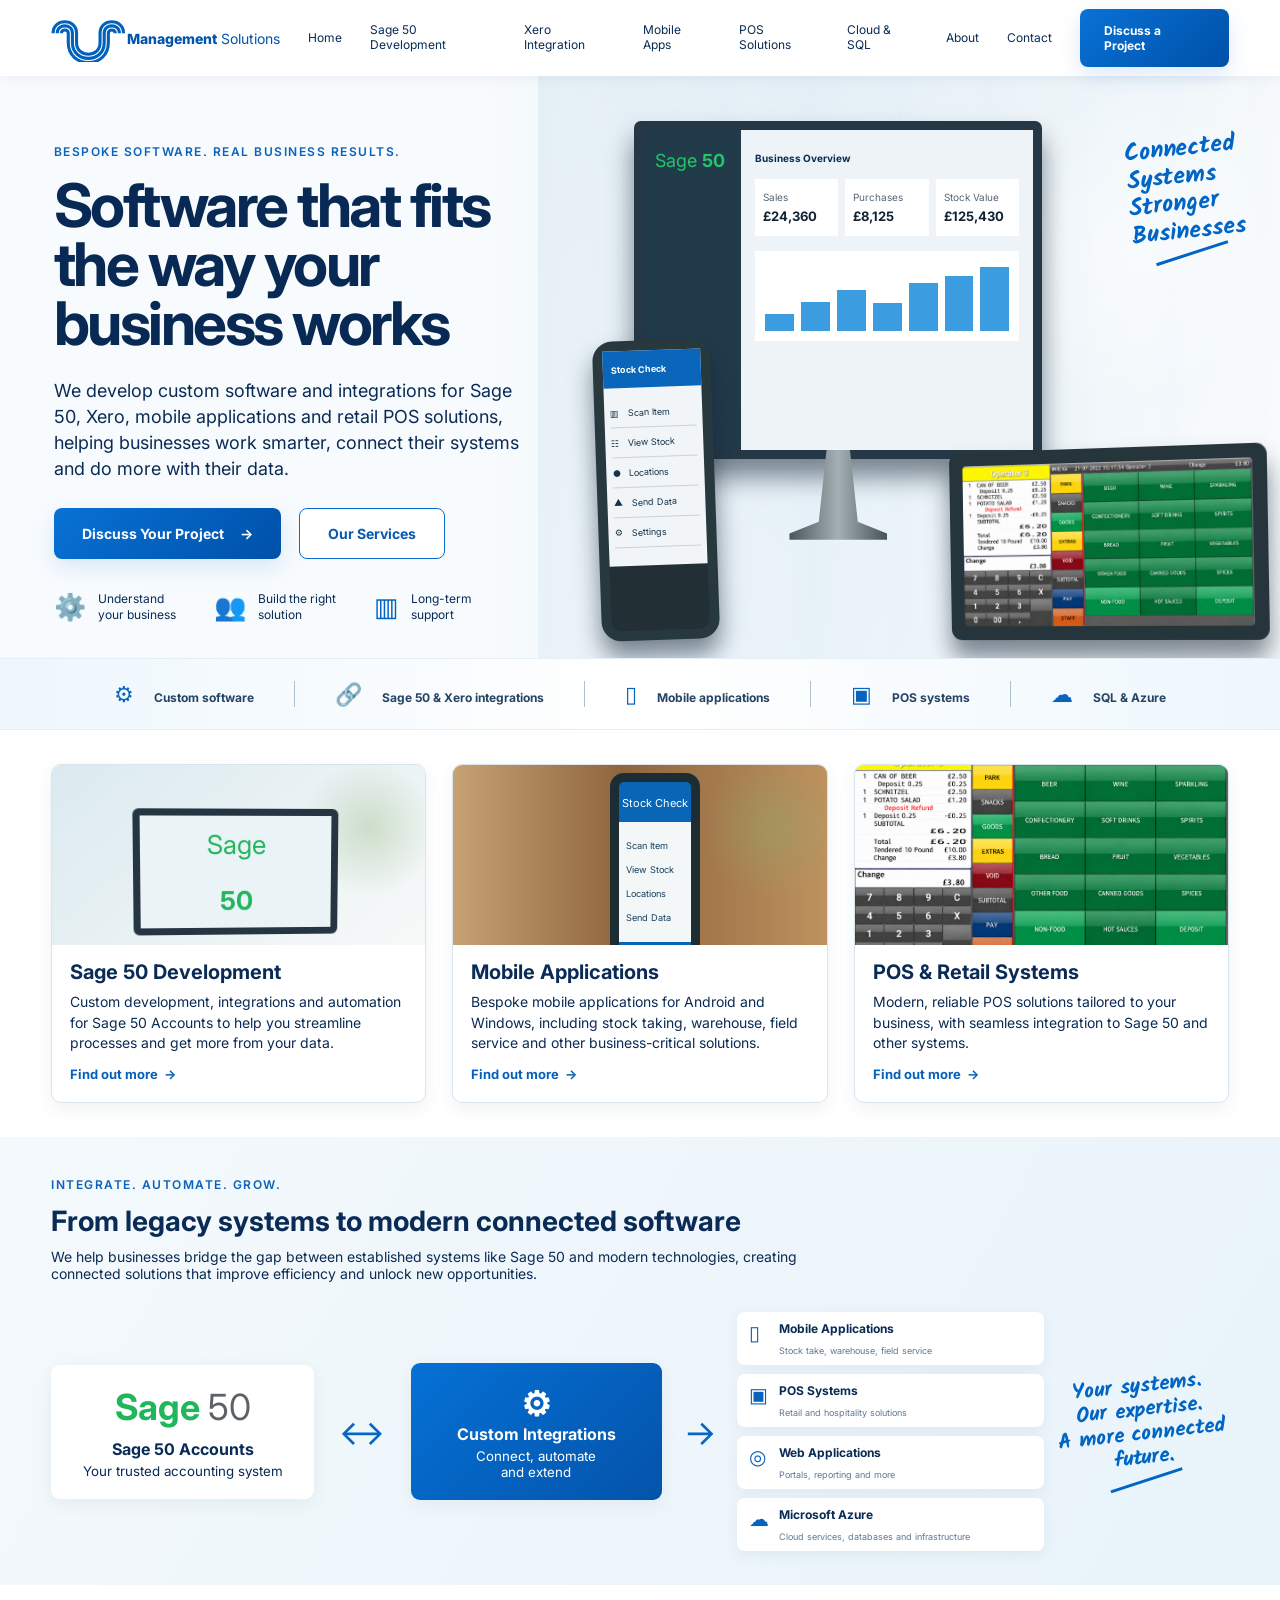
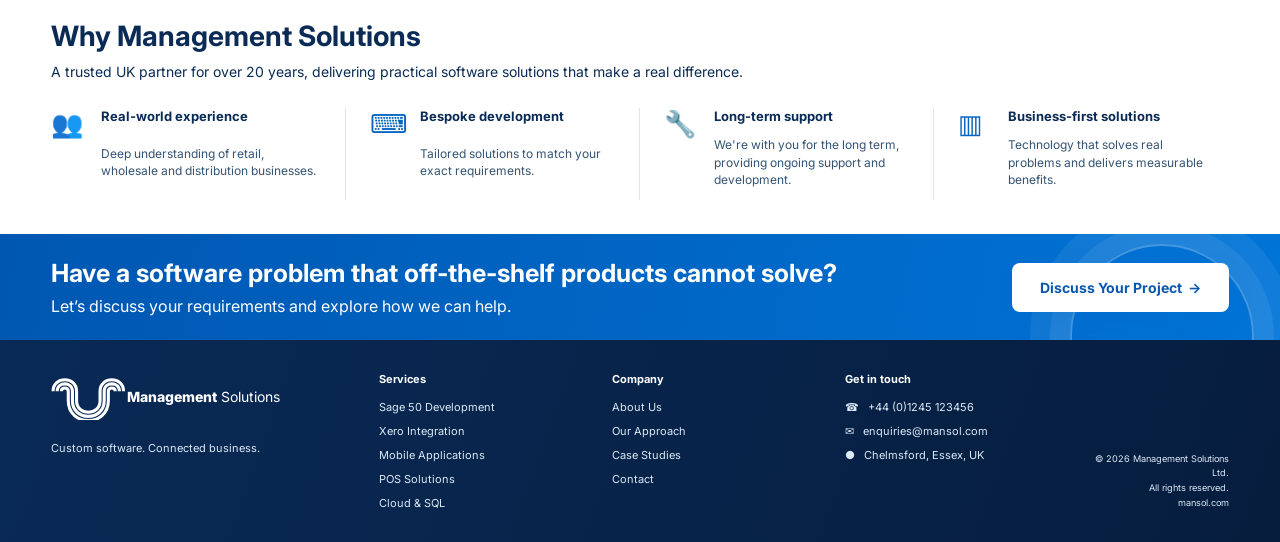
==== index.html @ 14717270 "Add files via upload" ====
<!doctype html>
<html lang="en">
<head>
  <meta charset="utf-8">
  <meta name="viewport" content="width=device-width,initial-scale=1">
  <meta name="description" content="Management Solutions builds connected Sage 50 integrations, mobile applications and retail POS software for UK businesses.">
  <title>Management Solutions | Connected business software</title>
  <link rel="preconnect" href="https://fonts.googleapis.com">
  <link rel="preconnect" href="https://fonts.gstatic.com" crossorigin>
  <link href="https://fonts.googleapis.com/css2?family=Inter:wght@400;500;600;700;800&family=Kalam:wght@400;700&display=swap" rel="stylesheet">
  <link rel="stylesheet" href="styles.css"><link rel="stylesheet" href="home-pos.css">
</head>
<body>
  <header class="site-header">
    <a class="brand" href="#top" aria-label="Management Solutions home">
      <svg class="brand-mark" viewBox="0 0 110 54" aria-hidden="true"><path d="M3 20c0-22 34-22 34 0v14c0 22 34 22 34 0V20c0-22 34-22 34 0"/><path d="M9 20c0-14 22-14 22 0v14c0 30 46 30 46 0V20c0-14 22-14 22 0"/><path d="M15 20c0-6 10-6 10 0v14c0 38 58 38 58 0V20c0-6 10-6 10 0"/></svg>
      <span><b>Management</b> Solutions</span>
    </a>
    <button class="menu-toggle" aria-expanded="false" aria-controls="main-nav"><span></span><span></span><span></span><span class="sr-only">Menu</span></button>
    <nav id="main-nav" class="main-nav" aria-label="Main navigation">
      <a class="active" href="index.html">Home</a><a href="sage-50-development.html">Sage 50 Development</a><a href="xero-integration.html">Xero Integration</a><a href="mobile-apps.html">Mobile Apps</a><a href="pos-solutions.html">POS Solutions</a><a href="cloud-sql.html">Cloud &amp; SQL</a><a href="about.html">About</a><a href="contact.html">Contact</a>
    </nav>
    <a class="button header-cta" href="discuss-project.html">Discuss a Project</a>
  </header>

  <main id="top">
    <section class="hero">
      <div class="hero-copy">
        <p class="eyebrow">Bespoke software. Real business results.</p>
        <h1>Software that fits<br>the way your<br>business works</h1>
        <p class="lead">We develop custom software and integrations for Sage 50, Xero, mobile applications and retail POS solutions, helping businesses work smarter, connect their systems and do more with their data.</p>
        <div class="actions"><a class="button" href="discuss-project.html">Discuss Your Project <span>→</span></a><a class="button button-outline" href="#services">Our Services</a></div>
        <div class="hero-points"><span>⚙️ <small>Understand<br>your business</small></span><span>👥 <small>Build the right<br>solution</small></span><span>▥ <small>Long-term<br>support</small></span></div>
      </div>
      <div class="hero-visual" aria-label="Connected software on desktop, mobile and retail devices">
        <div class="monitor"><div class="screen"><div class="sage">Sage <b>50</b></div><div class="dashboard"><b>Business Overview</b><div class="stats"><span>Sales<strong>£24,360</strong></span><span>Purchases<strong>£8,125</strong></span><span>Stock Value<strong>£125,430</strong></span></div><div class="chart"><i></i><i></i><i></i><i></i><i></i><i></i><i></i></div></div></div><div class="stand"></div></div>
        <div class="handheld"><div class="device-screen"><b>Stock Check</b><span>▥ &nbsp; Scan Item</span><span>☷ &nbsp; View Stock</span><span>● &nbsp; Locations</span><span>▲ &nbsp; Send Data</span><span>⚙ &nbsp; Settings</span></div></div>
        <div class="pos home-pos-terminal"><img src="pos-terminal-english-v3.png" alt="English-language POS terminal screen" width="1673" height="940"></div>
        <p class="scribble hero-note">Connected<br>Systems<br>Stronger<br>Businesses <i></i></p>
      </div>
    </section>

    <div class="service-strip"><span>⚙ <b>Custom software</b></span><span>🔗 <b>Sage 50 &amp; Xero integrations</b></span><span>▯ <b>Mobile applications</b></span><span>▣ <b>POS systems</b></span><span>☁ <b>SQL &amp; Azure</b></span></div>

    <section id="services" class="section services">
      <article><div class="card-art sage-art"><div class="laptop"><span>Sage <b>50</b></span></div></div><div class="card-copy"><h2>Sage 50 Development</h2><p>Custom development, integrations and automation for Sage 50 Accounts to help you streamline processes and get more from your data.</p><a href="sage-50-development.html">Find out more &nbsp;→</a></div></article>
      <article><div class="card-art mobile-art"><div class="mini-handheld">Stock Check<small>Scan Item<br>View Stock<br>Locations<br>Send Data</small></div></div><div class="card-copy"><h2>Mobile Applications</h2><p>Bespoke mobile applications for Android and Windows, including stock taking, warehouse, field service and other business-critical solutions.</p><a href="mobile-apps.html">Find out more &nbsp;→</a></div></article>
      <article><div class="card-art pos-art pos-photo"><img src="pos-terminal-english-v3.png" alt="English-language POS terminal interface" width="1673" height="940"></div><div class="card-copy"><h2>POS &amp; Retail Systems</h2><p>Modern, reliable POS solutions tailored to your business, with seamless integration to Sage 50 and other systems.</p><a href="pos-solutions.html">Find out more &nbsp;→</a></div></article>
    </section>

    <section id="integration" class="integration section">
      <p class="eyebrow">Integrate. Automate. Grow.</p><h2>From legacy systems to modern connected software</h2><p>We help businesses bridge the gap between established systems like Sage 50 and modern technologies, creating connected solutions that improve efficiency and unlock new opportunities.</p>
      <div class="integration-map">
        <div class="node sage-node"><strong>Sage <i>50</i></strong><b>Sage 50 Accounts</b><small>Your trusted accounting system</small></div>
        <div class="map-arrow">↔</div>
        <div class="node hub"><strong>⚙</strong><b>Custom Integrations</b><small>Connect, automate<br>and extend</small></div>
        <div class="map-arrow">→</div>
        <div class="outputs"><span>▯ <b>Mobile Applications</b><small>Stock take, warehouse, field service</small></span><span>▣ <b>POS Systems</b><small>Retail and hospitality solutions</small></span><span>◎ <b>Web Applications</b><small>Portals, reporting and more</small></span><span>☁ <b>Microsoft Azure</b><small>Cloud services, databases and infrastructure</small></span></div>
        <p class="scribble map-note">Your systems.<br>Our expertise.<br>A more connected<br>future. <i></i></p>
      </div>
    </section>

    <section id="about" class="section why"><h2>Why Management Solutions</h2><p>A trusted UK partner for over 20 years, delivering practical software solutions that make a real difference.</p><div class="why-grid"><div><i>👥</i><b>Real-world experience</b><p>Deep understanding of retail, wholesale and distribution businesses.</p></div><div><i>⌨</i><b>Bespoke development</b><p>Tailored solutions to match your exact requirements.</p></div><div><i>🔧</i><b>Long-term support</b><p>We're with you for the long term, providing ongoing support and development.</p></div><div><i>▥</i><b>Business-first solutions</b><p>Technology that solves real problems and delivers measurable benefits.</p></div></div></section>

    <section id="contact" class="cta"><div><h2>Have a software problem that off-the-shelf products cannot solve?</h2><p>Let’s discuss your requirements and explore how we can help.</p></div><a class="button button-white" href="discuss-project.html">Discuss Your Project &nbsp;→</a></section>
  </main>

  <footer><div><a class="brand footer-brand" href="index.html"><svg class="brand-mark" viewBox="0 0 110 54"><path d="M3 20c0-22 34-22 34 0v14c0 22 34 22 34 0V20c0-22 34-22 34 0"/><path d="M9 20c0-14 22-14 22 0v14c0 30 46 30 46 0V20c0-14 22-14 22 0"/><path d="M15 20c0-6 10-6 10 0v14c0 38 58 38 58 0V20c0-6 10-6 10 0"/></svg><span><b>Management</b> Solutions</span></a><p>Custom software. Connected business.</p></div><div><b>Services</b><a href="sage-50-development.html">Sage 50 Development</a><a href="xero-integration.html">Xero Integration</a><a href="mobile-apps.html">Mobile Applications</a><a href="pos-solutions.html">POS Solutions</a><a href="cloud-sql.html">Cloud &amp; SQL</a></div><div><b>Company</b><a href="about.html">About Us</a><a href="about.html#approach">Our Approach</a><a href="case-studies.html">Case Studies</a><a href="contact.html">Contact</a></div><div><b>Get in touch</b><span>☎ &nbsp; +44 (0)1245 123456</span><a href="mailto:enquiries@mansol.com">✉ &nbsp; enquiries@mansol.com</a><span>● &nbsp; Chelmsford, Essex, UK</span></div><small>© 2026 Management Solutions Ltd.<br>All rights reserved.<br>mansol.com</small></footer>
  <script src="script.js"></script>
</body>
</html>
---- styles.css ----
:root{--navy:#082751;--blue:#0064c8;--bright:#0073df;--pale:#eef7fd;--line:#c8d8e8;--text:#0a2b55;--white:#fff}*{box-sizing:border-box}html{scroll-behavior:smooth}body{margin:0;font-family:Inter,Arial,sans-serif;color:var(--text);background:#fff}a{color:inherit;text-decoration:none}.sr-only{position:absolute;clip:rect(0,0,0,0)}.site-header{height:76px;display:flex;align-items:center;padding:0 clamp(24px,4vw,58px);gap:28px;background:#fff;position:sticky;top:0;z-index:50;box-shadow:0 1px 14px #09275112}.brand{display:flex;align-items:center;white-space:nowrap;font-size:14px;color:#0354ad}.brand-mark{width:76px;height:48px;fill:none;stroke:#0062bd;stroke-width:4.5}.brand b{font-weight:800}.main-nav{margin-left:auto;display:flex;align-self:stretch;gap:28px;font-size:12px}.main-nav a{display:flex;align-items:center;border-bottom:2px solid transparent}.main-nav a:hover,.main-nav a.active{color:#0064c8;border-color:#0064c8}.button{display:inline-flex;align-items:center;justify-content:center;gap:16px;background:linear-gradient(135deg,#0872d6,#0050a8);color:white;padding:16px 28px;border-radius:8px;font-weight:700;font-size:14px;box-shadow:0 8px 22px #0064c822;transition:.2s}.button:hover{transform:translateY(-2px)}.header-cta{padding:14px 24px;font-size:12px}.menu-toggle{display:none;background:none;border:0;padding:8px}.menu-toggle span:not(.sr-only){display:block;width:27px;height:2px;background:var(--navy);margin:5px}.hero{min-height:560px;display:grid;grid-template-columns:42% 58%;background:linear-gradient(90deg,#f8fbfe 0,#f7fbfd 38%,#e9f4fb 65%,#fdfefe);overflow:hidden}.hero-copy{padding:56px 0 36px clamp(24px,4.2vw,62px);position:relative;z-index:2}.eyebrow{text-transform:uppercase;letter-spacing:1.5px;font-size:12px;font-weight:600;color:#0d62b9}.hero h1{font-size:clamp(44px,4.7vw,69px);line-height:.98;letter-spacing:-2.5px;margin:18px 0 24px;color:#092955}.lead{font-size:18px;line-height:1.45;max-width:590px}.actions{display:flex;gap:18px;margin:26px 0 32px}.button-outline{background:#fff;color:#0759b3;border:1px solid #096bd2;box-shadow:none}.hero-points{display:flex;gap:38px;color:#0062bd}.hero-points>span{display:flex;align-items:center;gap:12px;font-size:26px}.hero-points small{font-size:12px;line-height:1.3;color:var(--text)}.hero-visual{position:relative;min-height:560px;background:radial-gradient(circle at 80% 30%,#fff8,transparent 22%),linear-gradient(120deg,#d8e7ef88,#f8fbfd66);}.hero-visual:before{content:"";position:absolute;inset:0;background:repeating-linear-gradient(90deg,#c7deec20 0 5px,transparent 5px 90px);filter:blur(8px)}.monitor{position:absolute;width:55%;height:58%;top:45px;left:13%;background:#253644;border:9px solid #263846;border-radius:7px;box-shadow:0 18px 26px #1238}.monitor .screen{height:100%;background:#edf3f7;display:flex}.sage{width:25%;background:#213b4b;color:#23c766;font-size:18px;padding:20px 12px}.dashboard{padding:22px 14px;font-size:10px;flex:1}.stats{display:flex;gap:7px;margin:15px 0}.stats span{background:#fff;padding:12px 8px;flex:1;color:#567}.stats strong{display:block;color:#123;font-size:13px;margin-top:5px}.chart{height:90px;background:#fff;display:flex;align-items:end;gap:7px;padding:10px}.chart i{width:12%;background:#3b9de0;height:25%}.chart i:nth-child(2){height:42%}.chart i:nth-child(3){height:58%}.chart i:nth-child(4){height:40%}.chart i:nth-child(5){height:69%}.chart i:nth-child(6){height:78%}.chart i:nth-child(7){height:92%}.stand{width:25%;height:90px;background:linear-gradient(90deg,#48565c,#a5b0b4,#45535a);position:absolute;left:37.5%;top:100%;clip-path:polygon(38% 0,62% 0,70% 80%,100% 93%,100% 100%,0 100%,0 93%,30% 80%)}.handheld{position:absolute;width:118px;height:300px;bottom:18px;left:8%;background:#222f34;border:10px solid #27383e;border-radius:20px;transform:rotate(-2deg);box-shadow:0 16px 25px #1238}.device-screen{background:#f1f5f7;height:215px;color:#15334c;font-size:9px;padding:0 6px}.device-screen b{display:block;background:#0966ba;color:#fff;margin:0 -6px 10px;padding:13px 8px}.device-screen span{display:block;padding:9px 0;border-bottom:1px solid #c9d3da}.pos{position:absolute;width:290px;height:210px;right:2%;bottom:18px;background:#222e33;border:11px solid #26353b;border-radius:13px;transform:skewY(-1deg);box-shadow:0 18px 25px #1238}.pos-screen{background:#eaf0f2;height:100%;padding:12px}.tiles{display:grid;grid-template-columns:repeat(3,1fr);height:105px}.tiles b{display:grid;place-items:center;color:#fff;font-size:9px;background:#845c96;border:1px solid #fff6}.tiles b:nth-child(2){background:#277cb3}.tiles b:nth-child(3){background:#3b9b66}.tiles b:nth-child(4){background:#b36259}.tiles b:nth-child(5){background:#b2b5ae}.tiles b:nth-child(6){background:#6f777b}.pos-screen>strong{display:block;text-align:right;margin:10px}.pos-screen em{float:right;background:#48a96d;color:white;padding:8px 35px;font-style:normal}.scribble{font-family:Kalam,cursive;color:#0065c5;font-size:24px;font-weight:700;transform:rotate(-6deg);line-height:1.15}.scribble i{display:block;width:75px;border-bottom:3px solid;margin:7px auto;transform:rotate(-12deg)}.hero-note{position:absolute;right:5%;top:35px}.service-strip{display:flex;justify-content:center;gap:0;padding:22px 4%;background:linear-gradient(90deg,#eef7fd,#fff,#eef7fd);border-block:1px solid #e5eef5}.service-strip span{padding:0 40px;border-right:1px solid #aebfce;color:#0964bd;font-size:22px}.service-strip span:last-child{border:0}.service-strip b{font-size:12px;color:#254364;margin-left:14px}.section{padding:34px clamp(24px,4vw,58px)}.services{display:grid;grid-template-columns:repeat(3,1fr);gap:26px}.services article{border:1px solid #d9e4ec;border-radius:10px;overflow:hidden;box-shadow:0 6px 18px #0b396011;background:#fff}.card-art{height:180px;position:relative;overflow:hidden;background:linear-gradient(140deg,#dbeaf0,#f7f9f8)}.card-art:after{content:"";position:absolute;inset:0;background:radial-gradient(circle at 85% 35%,#8bb07255,transparent 20%)}.laptop{position:absolute;width:55%;height:70%;background:#263542;border:7px solid #263542;border-radius:6px;left:22%;top:24%;transform:perspective(500px) rotateX(-3deg) rotateY(3deg);z-index:2}.laptop span{display:grid;place-items:center;height:100%;background:#eaf3f6;color:#23b65d;font-size:26px}.mobile-art{background:linear-gradient(90deg,#c6a273,#8f653e 45%,#bd925e)}.mini-handheld{position:absolute;z-index:2;left:42%;top:8px;height:190px;width:90px;border:9px solid #1d2d34;border-radius:14px;background:#0965b5;color:#fff;text-align:center;padding-top:14px;font-size:11px}.mini-handheld small{display:block;text-align:left;background:#f3f7f8;color:#17405d;margin-top:12px;padding:12px 7px;line-height:2.6}.pos-art{background:linear-gradient(120deg,#d9e8ed,#b5c7cb)}.mini-pos{position:absolute;z-index:2;width:190px;height:125px;background:#26343a;border:8px solid #26343a;right:14%;top:26px;display:grid;grid-template-columns:repeat(3,1fr);transform:skewY(-4deg);color:#fff;font-size:9px}.mini-pos span{display:grid;place-items:center;background:#366f9d;border:1px solid #fff5}.mini-pos span:nth-child(4){background:#ad6357}.mini-pos b{display:grid;place-items:center;background:#4baa6b}.card-copy{padding:15px 18px 19px}.card-copy h2{font-size:20px;margin:0 0 8px}.card-copy p{font-size:14px;line-height:1.45;margin:0 0 10px}.card-copy a{font-weight:700;color:#0560bc;font-size:13px}.integration{background:linear-gradient(120deg,#f4f9fc,#e8f3fa);padding-top:28px}.integration>h2,.why>h2{font-size:28px;margin:10px 0}.integration>p:not(.eyebrow),.why>p{font-size:14px;margin:0;max-width:780px}.integration-map{display:grid;grid-template-columns:1.2fr .35fr 1.15fr .25fr 1.4fr .8fr;align-items:center;gap:10px;margin-top:30px}.node{background:#fff;border-radius:9px;padding:20px;text-align:center;box-shadow:0 5px 18px #16395510}.node strong,.node b,.node small{display:block}.sage-node strong{color:#20b65b;font-size:36px}.sage-node strong i{color:#5c6265;font-style:normal;font-weight:400}.sage-node b{margin-top:10px}.sage-node small,.node small{margin-top:4px}.hub{background:linear-gradient(135deg,#0571d5,#0453aa);color:white}.hub strong{font-size:34px}.map-arrow{font-size:35px;color:#0566c3;text-align:center}.outputs{display:grid;gap:9px}.outputs span{display:grid;grid-template-columns:30px 1fr;background:#fff;border-radius:8px;padding:9px 12px;box-shadow:0 4px 15px #16395510;color:#0963bd;font-size:20px}.outputs b,.outputs small{grid-column:2;display:block;color:var(--text);font-size:12px}.outputs small{font-size:9px;color:#607894}.map-note{text-align:center;font-size:21px}.why{padding-block:24px 34px}.why-grid{display:grid;grid-template-columns:repeat(4,1fr);margin-top:28px}.why-grid>div{display:grid;grid-template-columns:50px 1fr;padding:0 24px;border-right:1px solid #dce6ee}.why-grid>div:first-child{padding-left:0}.why-grid>div:last-child{border:0}.why-grid i{grid-row:1/3;font-style:normal;font-size:26px;color:#0665c0}.why-grid b{font-size:13px}.why-grid p{font-size:12px;line-height:1.45;color:#355474}.cta{background:linear-gradient(100deg,#0057b1,#0074d7);color:#fff;padding:24px clamp(24px,4vw,58px);display:flex;align-items:center;justify-content:space-between;position:relative;overflow:hidden}.cta:after{content:"";position:absolute;width:180px;height:180px;border:2px solid #fff4;border-radius:50%;right:2%;top:10px;box-shadow:0 0 0 20px #fff1,0 0 0 40px #fff1}.cta h2{font-size:25px;margin:0 0 8px}.cta p{margin:0}.button-white{background:#fff;color:#0958ae;position:relative;z-index:2}footer{background:linear-gradient(110deg,#092a56,#061d3e);color:#dce9f6;padding:32px clamp(24px,4vw,58px);display:grid;grid-template-columns:1.5fr repeat(3,1fr) .8fr;gap:45px;font-size:11px}footer>div{display:flex;flex-direction:column;gap:10px}footer>div>b{color:#fff;margin-bottom:4px}.footer-brand{color:#fff}.footer-brand .brand-mark{stroke:#fff}footer small{text-align:right;align-self:end;line-height:1.6}.menu-open{overflow:hidden}
@media(max-width:1050px){.main-nav{gap:14px}.main-nav a:nth-child(6){display:none}.hero{grid-template-columns:48% 52%}.hero h1{font-size:50px}.pos{width:235px}.hero-note{display:none}.service-strip span{padding-inline:22px}.integration-map{grid-template-columns:1fr .25fr 1fr .2fr 1.3fr}.map-note{display:none}footer{grid-template-columns:1.4fr repeat(3,1fr)}footer small{grid-column:1/-1}}
@media(max-width:760px){.site-header{height:66px;padding:0 18px}.brand-mark{width:61px}.brand{font-size:12px}.menu-toggle{display:block;margin-left:auto;z-index:61}.header-cta{display:none}.main-nav{display:none;position:fixed;inset:66px 0 0;background:#fff;padding:22px;flex-direction:column;align-items:stretch;gap:0;z-index:60}.main-nav.open{display:flex}.main-nav a{padding:17px 5px;border-bottom:1px solid #dde8f0;font-size:15px}.hero{display:flex;flex-direction:column;min-height:0}.hero-copy{padding:38px 22px 24px}.hero h1{font-size:43px;line-height:1.02;letter-spacing:-1.8px}.lead{font-size:16px}.actions{flex-direction:column;align-items:stretch}.hero-points{justify-content:space-between;gap:8px}.hero-points>span{font-size:20px;gap:5px}.hero-points small{font-size:9px}.hero-visual{min-height:390px;order:2}.monitor{width:76%;height:55%;left:12%;top:25px}.handheld{height:230px;width:91px;left:6%;bottom:7px;border-width:7px}.device-screen{height:164px;font-size:7px}.device-screen span{padding:6px 0}.pos{width:190px;height:145px;right:2%;bottom:8px;border-width:8px}.tiles{height:75px}.pos-screen{padding:7px}.pos-screen>strong{font-size:10px;margin:4px}.pos-screen em{padding:5px 20px;font-size:10px}.stand{height:60px}.service-strip{overflow-x:auto;justify-content:flex-start;padding:16px 10px}.service-strip span{min-width:max-content;padding:0 18px}.services{grid-template-columns:1fr;padding:24px 18px;gap:18px}.card-art{height:165px}.integration{padding:30px 20px}.integration-map{grid-template-columns:1fr;gap:14px}.map-arrow{transform:rotate(90deg)}.outputs{width:100%}.why{padding:28px 20px}.why-grid{grid-template-columns:1fr;gap:22px}.why-grid>div{border:0;padding:0}.cta{display:block;padding:28px 20px}.cta h2{font-size:22px;line-height:1.25}.cta .button{margin-top:20px;width:100%}footer{grid-template-columns:1fr 1fr;padding:30px 20px;gap:28px}footer>div:first-child{grid-column:1/-1}footer small{grid-column:1/-1;text-align:left}.scribble{display:none}}
@media(max-width:400px){.brand span{max-width:100px;white-space:normal;line-height:1.05}.hero h1{font-size:38px}.hero-visual{min-height:355px}.monitor{width:82%;left:9%}.pos{width:168px}.service-strip b{margin-left:7px}}
@media(prefers-reduced-motion:reduce){html{scroll-behavior:auto}.button{transition:none}}
.back-link{margin-left:auto;color:#075db7;font-weight:700;font-size:13px}.project-page{min-height:calc(100vh - 132px);display:grid;grid-template-columns:minmax(320px,.85fr) minmax(520px,1.15fr);gap:clamp(35px,6vw,90px);padding:58px clamp(24px,7vw,110px);background:linear-gradient(120deg,#eef7fd 0,#f9fcfe 45%,#e7f3fb 100%)}.project-intro{padding-top:38px}.project-intro h1{font-size:clamp(42px,5vw,68px);line-height:1;letter-spacing:-2px;margin:15px 0 24px}.project-intro>p:not(.eyebrow){font-size:17px;line-height:1.65;max-width:570px}.contact-highlights{display:grid;gap:17px;margin-top:36px}.contact-highlights span{display:grid;grid-template-columns:38px 1fr;gap:2px 12px}.contact-highlights span:before{content:'✓';grid-row:1/3;display:grid;place-items:center;width:30px;height:30px;border-radius:50%;background:#0870d3;color:#fff;font-weight:800}.contact-highlights b{font-size:14px}.contact-highlights small{font-size:12px;color:#496681}.form-panel{background:#fff;border:1px solid #d7e4ed;border-radius:14px;padding:clamp(24px,4vw,46px);box-shadow:0 20px 55px #103d6920}.form-panel h2{font-size:27px;margin:0 0 7px}.form-note{font-size:12px;color:#60768b;margin:0 0 25px}.form-grid{display:grid;grid-template-columns:1fr 1fr;gap:20px}.form-grid label,.human-check label{font-size:12px;font-weight:700}.form-grid input,.form-grid select,.form-grid textarea,.human-check input{display:block;width:100%;border:1px solid #b9cbda;border-radius:7px;background:#fbfdff;color:#0a2b55;padding:13px 14px;font:inherit;margin-top:7px;outline:none}.form-grid textarea{resize:vertical;min-height:145px;line-height:1.5}.form-grid input:focus,.form-grid select:focus,.form-grid textarea:focus,.human-check input:focus{border-color:#0870d3;box-shadow:0 0 0 3px #0870d31c}.form-grid .full{grid-column:1/-1;position:relative}.count{display:block;text-align:right;color:#72869a;font-weight:400;margin-top:5px}.bot-field{position:absolute!important;left:-10000px!important;width:1px!important;height:1px!important;opacity:0!important}.human-check{margin:24px 0 18px;border:1px solid #c7d8e5;border-radius:8px;padding:15px 18px 18px;background:#f4f9fd}.human-check legend{font-size:13px;font-weight:800;padding:0 7px}.human-check p{font-size:12px;margin:0 0 10px}.human-check input{width:110px;background:#fff}.consent{display:flex;gap:10px;align-items:flex-start;font-size:12px;line-height:1.45}.consent input{margin-top:2px}.submit-button{border:0;cursor:pointer;margin-top:20px}.form-message{display:none;border-radius:7px;padding:12px 14px;margin-top:18px;font-size:13px}.form-message.error{display:block;background:#fff0f0;color:#a21f28;border:1px solid #eabfc2}.form-message.success{display:block;background:#ecf9f0;color:#176536;border:1px solid #bde2c8}.project-footer{min-height:56px;padding:17px clamp(24px,7vw,110px);display:flex;justify-content:space-between;align-items:center}.project-footer a{color:#fff}@media(max-width:850px){.project-page{grid-template-columns:1fr;padding:35px 22px}.project-intro{padding-top:0}.form-panel{padding:25px 20px}.back-link{font-size:0}.back-link:after{content:'← Home';font-size:13px}.project-footer{display:flex;flex-direction:column;align-items:flex-start;gap:8px}}@media(max-width:560px){.form-grid{grid-template-columns:1fr}.form-grid .full{grid-column:auto}.project-intro h1{font-size:42px}.project-page{gap:28px}.submit-button{width:100%}}
---- home-pos.css ----
.hero-visual .pos.home-pos-terminal {
  width: 320px;
  height: auto;
  padding: 7px;
  border: 7px solid #26353b;
  border-radius: 11px;
  background: #26353b;
  transform: perspective(700px) rotateY(-7deg) rotateZ(-1deg);
  overflow: hidden;
}
.home-pos-terminal img {
  display: block;
  width: 100%;
  height: auto;
  border-radius: 4px;
}
.pos-art.pos-photo {
  background: #24333a;
}
.pos-art.pos-photo::after {
  display: none;
}
.pos-art.pos-photo img {
  width: 100%;
  height: 100%;
  object-fit: cover;
  object-position: center;
}
@media(max-width:1050px){.hero-visual .pos.home-pos-terminal{width:255px}}
@media(max-width:760px){.hero-visual .pos.home-pos-terminal{width:205px;height:auto;padding:4px;border-width:5px}}
@media(max-width:400px){.hero-visual .pos.home-pos-terminal{width:180px}}
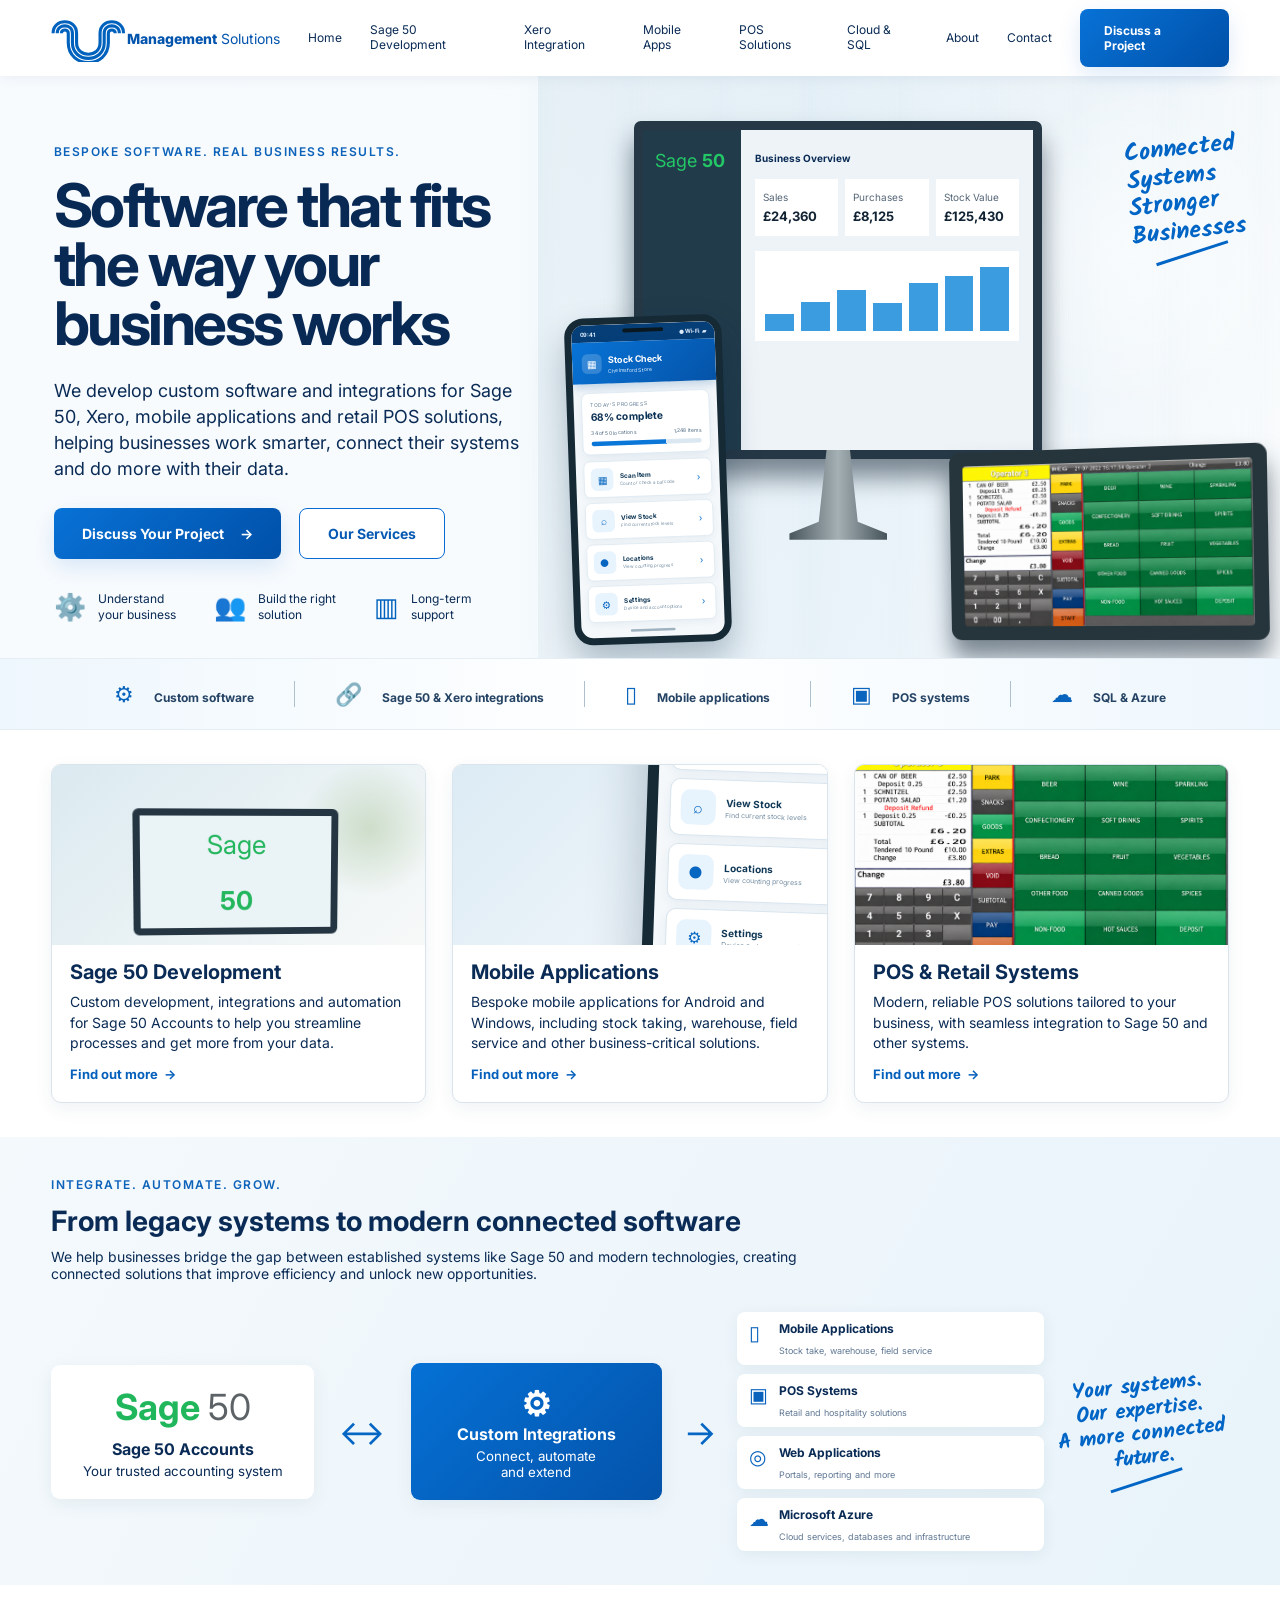
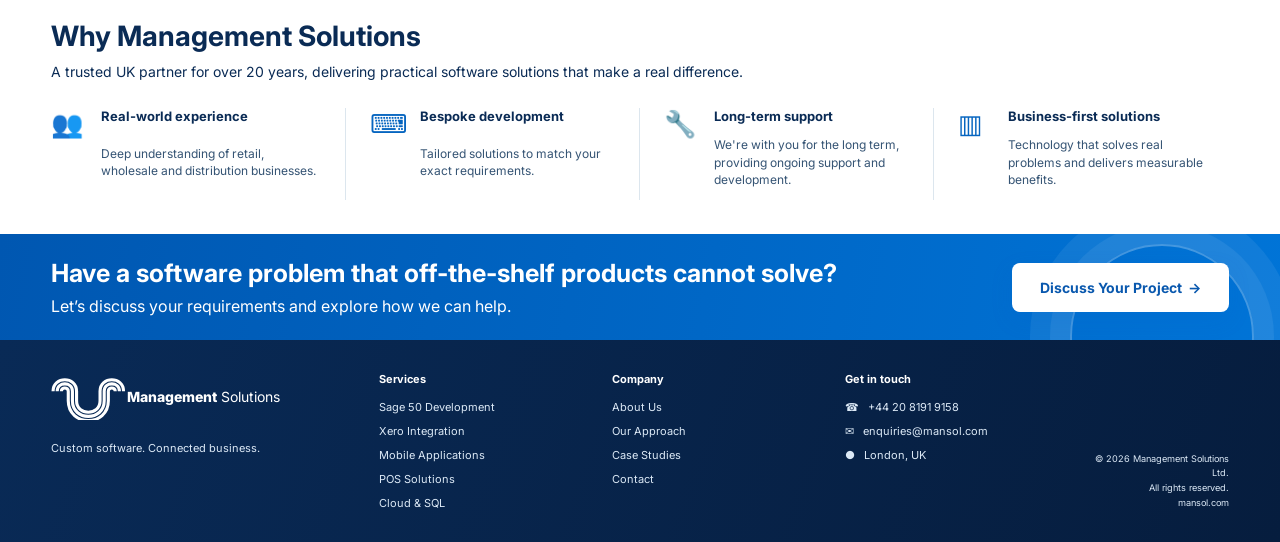
==== commit daea5a45: "Add files via upload" ====
--- a/index.html
+++ b/index.html
@@ -8,7 +8,7 @@
   <link rel="preconnect" href="https://fonts.googleapis.com">
   <link rel="preconnect" href="https://fonts.gstatic.com" crossorigin>
   <link href="https://fonts.googleapis.com/css2?family=Inter:wght@400;500;600;700;800&family=Kalam:wght@400;700&display=swap" rel="stylesheet">
-  <link rel="stylesheet" href="styles.css"><link rel="stylesheet" href="home-pos.css">
+  <link rel="stylesheet" href="styles.css"><link rel="stylesheet" href="home-pos.css"><link rel="stylesheet" href="mobile-screen.css"><link rel="stylesheet" href="home-mobile.css">
 </head>
 <body>
   <header class="site-header">
@@ -34,7 +34,7 @@
       </div>
       <div class="hero-visual" aria-label="Connected software on desktop, mobile and retail devices">
         <div class="monitor"><div class="screen"><div class="sage">Sage <b>50</b></div><div class="dashboard"><b>Business Overview</b><div class="stats"><span>Sales<strong>£24,360</strong></span><span>Purchases<strong>£8,125</strong></span><span>Stock Value<strong>£125,430</strong></span></div><div class="chart"><i></i><i></i><i></i><i></i><i></i><i></i><i></i></div></div></div><div class="stand"></div></div>
-        <div class="handheld"><div class="device-screen"><b>Stock Check</b><span>▥ &nbsp; Scan Item</span><span>☷ &nbsp; View Stock</span><span>● &nbsp; Locations</span><span>▲ &nbsp; Send Data</span><span>⚙ &nbsp; Settings</span></div></div>
+        <div class="phone-symbol mobile-preview home-mobile-device" aria-label="Stock Check mobile application"><div class="mobile-status"><span>09:41</span><span>● Wi-Fi&nbsp; ▰</span></div><div class="mobile-appbar"><i>▦</i><div><strong>Stock Check</strong><small>Chelmsford Store</small></div></div><div class="mobile-summary"><small>Today’s progress</small><b>68% complete</b><div class="mobile-progress"><span>34 of 50 locations</span><span>1,248 items</span><i></i></div></div><div class="mobile-actions"><div class="mobile-action"><i>▦</i><div><strong>Scan Item</strong><small>Count or check a barcode</small></div><em>›</em></div><div class="mobile-action"><i>⌕</i><div><strong>View Stock</strong><small>Find current stock levels</small></div><em>›</em></div><div class="mobile-action"><i>●</i><div><strong>Locations</strong><small>View counting progress</small></div><em>›</em></div><div class="mobile-action"><i>⚙</i><div><strong>Settings</strong><small>Device and account options</small></div><em>›</em></div></div><div class="mobile-homebar"></div></div>
         <div class="pos home-pos-terminal"><img src="pos-terminal-english-v3.png" alt="English-language POS terminal screen" width="1673" height="940"></div>
         <p class="scribble hero-note">Connected<br>Systems<br>Stronger<br>Businesses <i></i></p>
       </div>
@@ -44,7 +44,7 @@
 
     <section id="services" class="section services">
       <article><div class="card-art sage-art"><div class="laptop"><span>Sage <b>50</b></span></div></div><div class="card-copy"><h2>Sage 50 Development</h2><p>Custom development, integrations and automation for Sage 50 Accounts to help you streamline processes and get more from your data.</p><a href="sage-50-development.html">Find out more &nbsp;→</a></div></article>
-      <article><div class="card-art mobile-art"><div class="mini-handheld">Stock Check<small>Scan Item<br>View Stock<br>Locations<br>Send Data</small></div></div><div class="card-copy"><h2>Mobile Applications</h2><p>Bespoke mobile applications for Android and Windows, including stock taking, warehouse, field service and other business-critical solutions.</p><a href="mobile-apps.html">Find out more &nbsp;→</a></div></article>
+      <article><div class="card-art mobile-art stock-preview-art"><div class="phone-symbol mobile-preview card-mobile-device" aria-label="Stock Check mobile application preview"><div class="mobile-status"><span>09:41</span><span>● Wi-Fi&nbsp; ▰</span></div><div class="mobile-appbar"><i>▦</i><div><strong>Stock Check</strong><small>Chelmsford Store</small></div></div><div class="mobile-summary"><small>Today’s progress</small><b>68% complete</b><div class="mobile-progress"><span>34 of 50 locations</span><span>1,248 items</span><i></i></div></div><div class="mobile-actions"><div class="mobile-action"><i>▦</i><div><strong>Scan Item</strong><small>Count or check a barcode</small></div><em>›</em></div><div class="mobile-action"><i>⌕</i><div><strong>View Stock</strong><small>Find current stock levels</small></div><em>›</em></div><div class="mobile-action"><i>●</i><div><strong>Locations</strong><small>View counting progress</small></div><em>›</em></div><div class="mobile-action"><i>⚙</i><div><strong>Settings</strong><small>Device and account options</small></div><em>›</em></div></div><div class="mobile-homebar"></div></div></div><div class="card-copy"><h2>Mobile Applications</h2><p>Bespoke mobile applications for Android and Windows, including stock taking, warehouse, field service and other business-critical solutions.</p><a href="mobile-apps.html">Find out more &nbsp;→</a></div></article>
       <article><div class="card-art pos-art pos-photo"><img src="pos-terminal-english-v3.png" alt="English-language POS terminal interface" width="1673" height="940"></div><div class="card-copy"><h2>POS &amp; Retail Systems</h2><p>Modern, reliable POS solutions tailored to your business, with seamless integration to Sage 50 and other systems.</p><a href="pos-solutions.html">Find out more &nbsp;→</a></div></article>
     </section>
 
@@ -65,7 +65,7 @@
     <section id="contact" class="cta"><div><h2>Have a software problem that off-the-shelf products cannot solve?</h2><p>Let’s discuss your requirements and explore how we can help.</p></div><a class="button button-white" href="discuss-project.html">Discuss Your Project &nbsp;→</a></section>
   </main>
 
-  <footer><div><a class="brand footer-brand" href="index.html"><svg class="brand-mark" viewBox="0 0 110 54"><path d="M3 20c0-22 34-22 34 0v14c0 22 34 22 34 0V20c0-22 34-22 34 0"/><path d="M9 20c0-14 22-14 22 0v14c0 30 46 30 46 0V20c0-14 22-14 22 0"/><path d="M15 20c0-6 10-6 10 0v14c0 38 58 38 58 0V20c0-6 10-6 10 0"/></svg><span><b>Management</b> Solutions</span></a><p>Custom software. Connected business.</p></div><div><b>Services</b><a href="sage-50-development.html">Sage 50 Development</a><a href="xero-integration.html">Xero Integration</a><a href="mobile-apps.html">Mobile Applications</a><a href="pos-solutions.html">POS Solutions</a><a href="cloud-sql.html">Cloud &amp; SQL</a></div><div><b>Company</b><a href="about.html">About Us</a><a href="about.html#approach">Our Approach</a><a href="case-studies.html">Case Studies</a><a href="contact.html">Contact</a></div><div><b>Get in touch</b><span>☎ &nbsp; +44 (0)1245 123456</span><a href="mailto:enquiries@mansol.com">✉ &nbsp; enquiries@mansol.com</a><span>● &nbsp; Chelmsford, Essex, UK</span></div><small>© 2026 Management Solutions Ltd.<br>All rights reserved.<br>mansol.com</small></footer>
+  <footer><div><a class="brand footer-brand" href="index.html"><svg class="brand-mark" viewBox="0 0 110 54"><path d="M3 20c0-22 34-22 34 0v14c0 22 34 22 34 0V20c0-22 34-22 34 0"/><path d="M9 20c0-14 22-14 22 0v14c0 30 46 30 46 0V20c0-14 22-14 22 0"/><path d="M15 20c0-6 10-6 10 0v14c0 38 58 38 58 0V20c0-6 10-6 10 0"/></svg><span><b>Management</b> Solutions</span></a><p>Custom software. Connected business.</p></div><div><b>Services</b><a href="sage-50-development.html">Sage 50 Development</a><a href="xero-integration.html">Xero Integration</a><a href="mobile-apps.html">Mobile Applications</a><a href="pos-solutions.html">POS Solutions</a><a href="cloud-sql.html">Cloud &amp; SQL</a></div><div><b>Company</b><a href="about.html">About Us</a><a href="about.html#approach">Our Approach</a><a href="case-studies.html">Case Studies</a><a href="contact.html">Contact</a></div><div><b>Get in touch</b><span>☎ &nbsp; +44 20 8191 9158</span><a href="mailto:enquiries@mansol.com">✉ &nbsp; enquiries@mansol.com</a><span>● &nbsp; London, UK</span></div><small>© 2026 Management Solutions Ltd.<br>All rights reserved.<br>mansol.com</small></footer>
   <script src="script.js"></script>
 </body>
 </html>
--- a/mobile-screen.css
+++ b/mobile-screen.css
@@ -0,0 +1,89 @@
+.phone-symbol.mobile-preview {
+  position: relative;
+  width: 246px;
+  min-height: 470px;
+  padding: 0;
+  border: 11px solid #152a35;
+  border-radius: 30px;
+  background: #f4f8fb;
+  box-shadow: 0 28px 55px rgba(4, 35, 66, .28);
+  color: #123653;
+  transform: rotate(2deg);
+  overflow: hidden;
+}
+.mobile-preview::before {
+  content: "";
+  position: absolute;
+  top: 7px;
+  left: 50%;
+  width: 64px;
+  height: 6px;
+  border-radius: 8px;
+  background: #091820;
+  transform: translateX(-50%);
+  z-index: 3;
+}
+.mobile-status {
+  width: 100%;
+  display: flex;
+  justify-content: space-between;
+  padding: 9px 13px 7px;
+  background: #063e77;
+  color: #dcebfa;
+  font-size: 9px;
+  font-weight: 700;
+}
+.mobile-appbar {
+  width: 100%;
+  display: flex;
+  align-items: center;
+  gap: 10px;
+  padding: 17px 15px 15px;
+  background: linear-gradient(135deg, #0874d7, #0553a8);
+  color: #fff;
+  box-shadow: 0 6px 15px rgba(0, 76, 150, .22);
+}
+.mobile-appbar i {
+  display: grid;
+  place-items: center;
+  width: 31px;
+  height: 31px;
+  border-radius: 9px;
+  background: rgba(255,255,255,.18);
+  font-style: normal;
+  font-size: 16px;
+}
+.mobile-appbar strong {font-size: 14px;line-height: 1.1}
+.mobile-appbar small {display: block;margin: 3px 0 0;color: #dceeff;font-size: 8px}
+.mobile-summary {
+  width: calc(100% - 24px);
+  margin: 14px 12px 10px;
+  padding: 13px;
+  border: 1px solid #d5e4ef;
+  border-radius: 11px;
+  background: #fff;
+  box-shadow: 0 7px 18px rgba(17, 65, 103, .08);
+}
+.mobile-summary>small {display:block;margin:0;color:#668099;font-size:8px;text-transform:uppercase;letter-spacing:.7px}
+.mobile-summary>b {display:block;margin:4px 0 10px;color:#0b3154;font-size:16px}
+.mobile-progress {display:grid;grid-template-columns:1fr auto;align-items:center;gap:8px;font-size:8px;color:#4f6c85}
+.mobile-progress i {display:block;height:7px;border-radius:5px;background:linear-gradient(90deg,#0a76d8 68%,#dbe8f1 68%);grid-column:1/-1}
+.mobile-actions {width:100%;display:grid;gap:8px;padding:0 12px 12px}
+.mobile-action {
+  width: 100%;
+  display: grid;
+  grid-template-columns: 35px 1fr 12px;
+  align-items: center;
+  gap: 10px;
+  padding: 10px;
+  border: 1px solid #d9e5ee;
+  border-radius: 10px;
+  background: #fff;
+  box-shadow: 0 4px 12px rgba(17, 65, 103, .06);
+}
+.mobile-action i {display:grid;place-items:center;width:35px;height:35px;border-radius:9px;background:#e7f3fd;color:#0767c0;font-style:normal;font-size:16px}
+.mobile-action strong {display:block;color:#113957;font-size:10px}
+.mobile-action small {display:block;margin:2px 0 0;color:#7890a4;font-size:7px}
+.mobile-action em {color:#0b70ce;font-style:normal;font-size:14px}
+.mobile-homebar {width:70px;height:4px;margin:0 auto 8px;border-radius:5px;background:#9fb2bf}
+@media(max-width:620px){.phone-symbol.mobile-preview{width:224px;min-height:430px}.mobile-action{padding:8px}.mobile-summary{margin-top:11px}}
--- a/home-mobile.css
+++ b/home-mobile.css
@@ -0,0 +1,32 @@
+.hero-visual .home-mobile-device {
+  position: absolute;
+  left: 5%;
+  bottom: 12px;
+  z-index: 4;
+  transform: scale(.64) rotate(-2deg);
+  transform-origin: left bottom;
+}
+.mobile-art.stock-preview-art {
+  background: linear-gradient(135deg,#dcebf4,#f5f9fc);
+}
+.mobile-art.stock-preview-art::after {
+  display: none;
+}
+.card-mobile-device {
+  position: absolute;
+  left: 50%;
+  bottom: -58px;
+  z-index: 3;
+  transform: translateX(-50%) scale(.52);
+  transform-origin: center bottom;
+}
+.home-mobile-device.phone-symbol.mobile-preview,
+.card-mobile-device.phone-symbol.mobile-preview {
+  margin: 0;
+}
+.card-mobile-device.phone-symbol.mobile-preview {
+  position: absolute;
+}
+@media(max-width:1050px){.hero-visual .home-mobile-device{left:2%;transform:scale(.57) rotate(-2deg)}}
+@media(max-width:760px){.hero-visual .home-mobile-device{left:3%;bottom:4px;transform:scale(.46) rotate(-2deg)}.card-mobile-device{bottom:-70px;transform:translateX(-50%) scale(.48)}}
+@media(max-width:400px){.hero-visual .home-mobile-device{transform:scale(.42) rotate(-2deg)}}
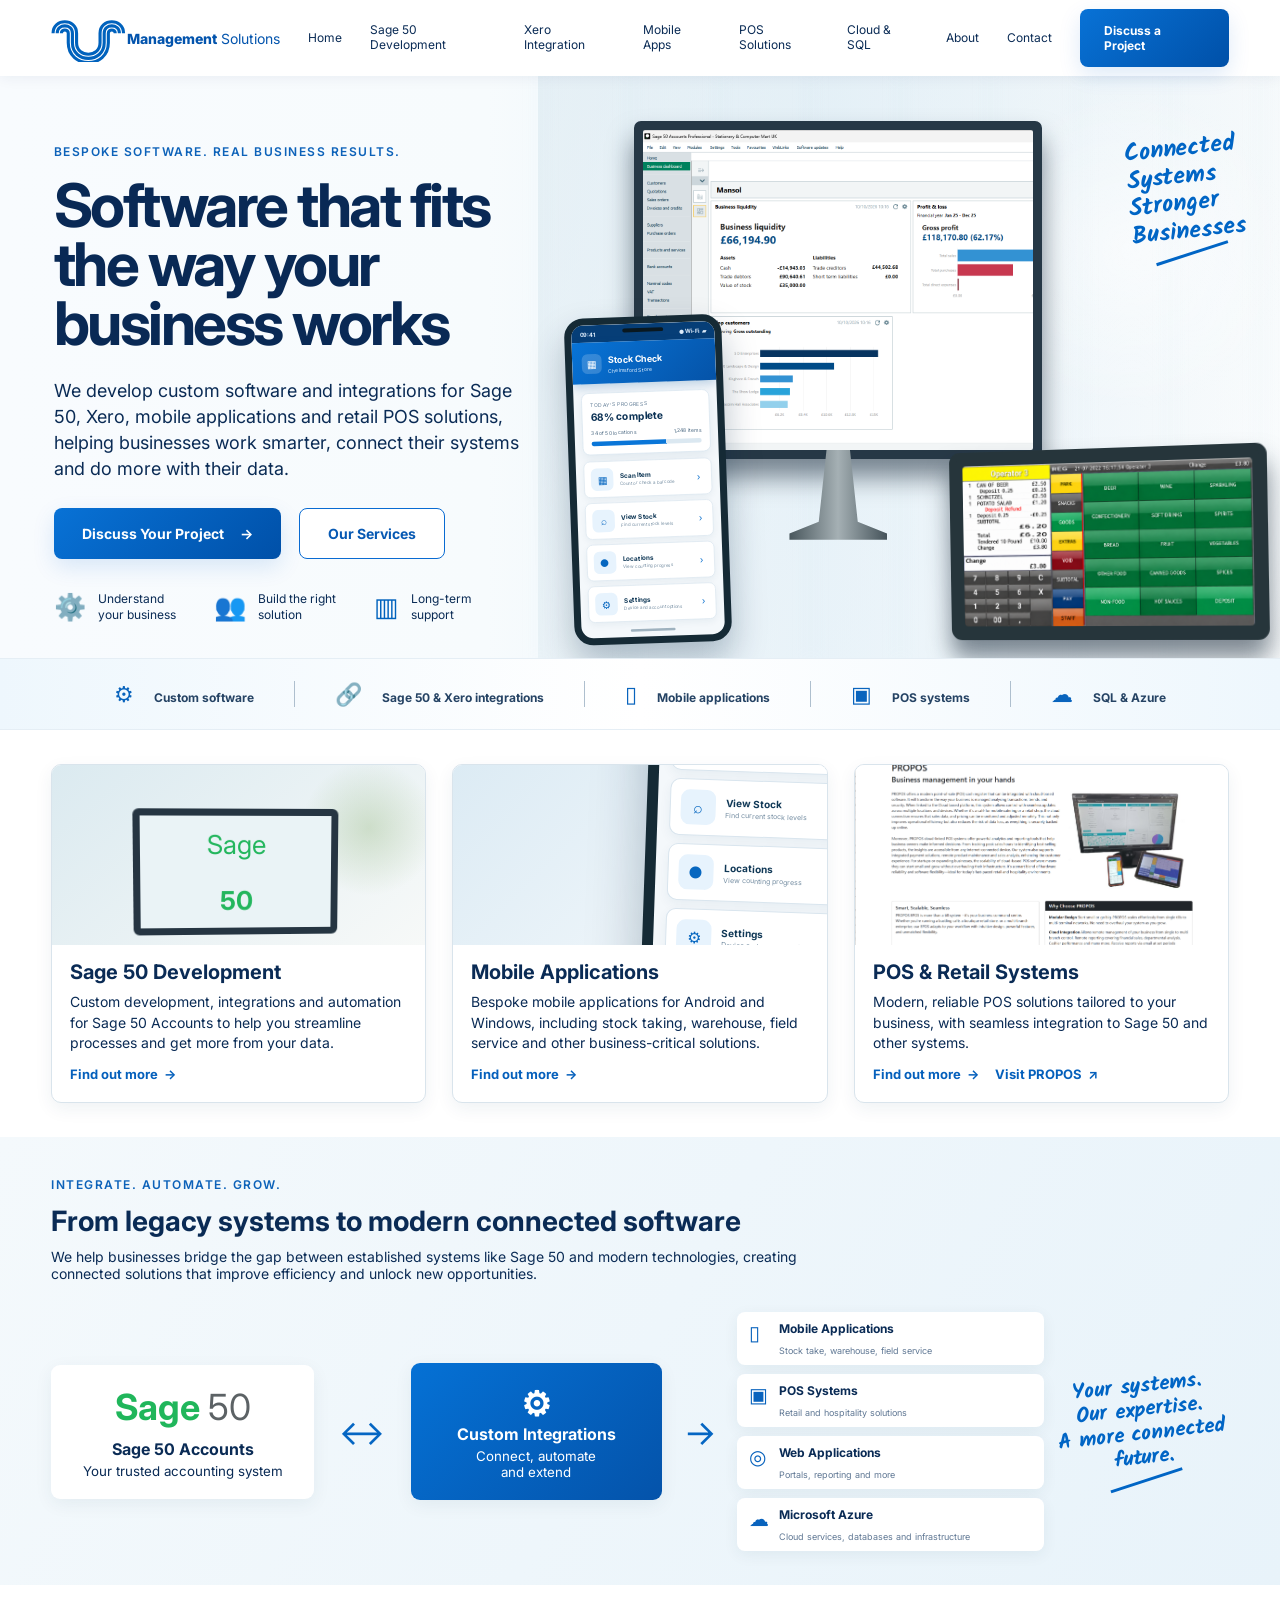
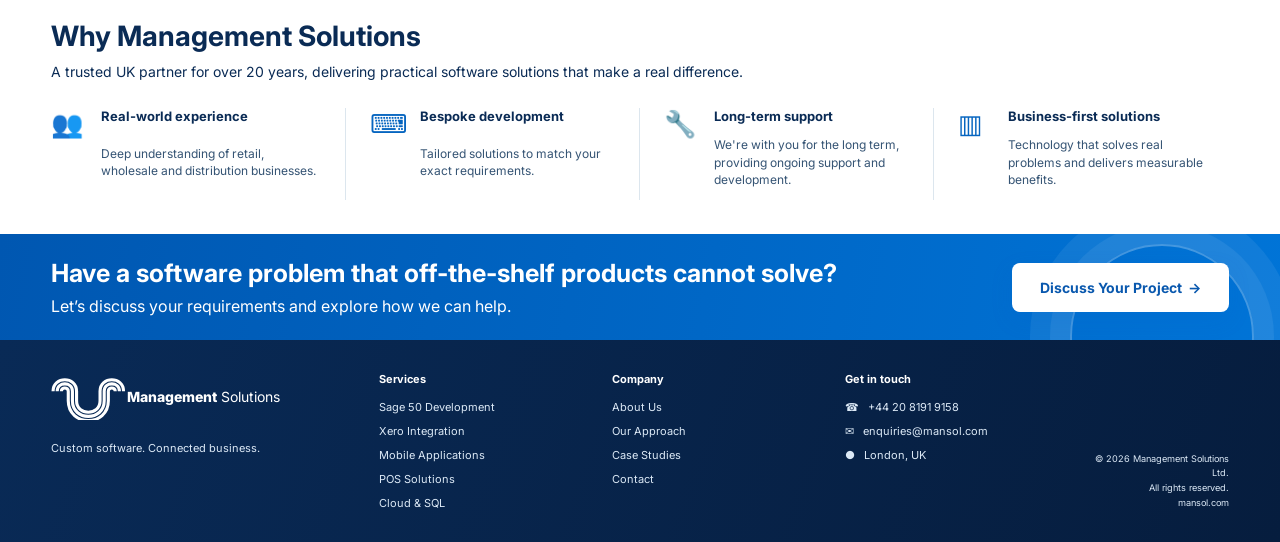
==== commit c92a80c6: "Add files via upload" ====
--- a/index.html
+++ b/index.html
@@ -33,7 +33,7 @@
         <div class="hero-points"><span>⚙️ <small>Understand<br>your business</small></span><span>👥 <small>Build the right<br>solution</small></span><span>▥ <small>Long-term<br>support</small></span></div>
       </div>
       <div class="hero-visual" aria-label="Connected software on desktop, mobile and retail devices">
-        <div class="monitor"><div class="screen"><div class="sage">Sage <b>50</b></div><div class="dashboard"><b>Business Overview</b><div class="stats"><span>Sales<strong>£24,360</strong></span><span>Purchases<strong>£8,125</strong></span><span>Stock Value<strong>£125,430</strong></span></div><div class="chart"><i></i><i></i><i></i><i></i><i></i><i></i><i></i></div></div></div><div class="stand"></div></div>
+        <div class="monitor sage-dashboard-monitor"><img src="sage-50-dashboard.png" alt="Sage 50 Accounts Professional business dashboard" width="1841" height="880"><div class="stand"></div></div>
         <div class="phone-symbol mobile-preview home-mobile-device" aria-label="Stock Check mobile application"><div class="mobile-status"><span>09:41</span><span>● Wi-Fi&nbsp; ▰</span></div><div class="mobile-appbar"><i>▦</i><div><strong>Stock Check</strong><small>Chelmsford Store</small></div></div><div class="mobile-summary"><small>Today’s progress</small><b>68% complete</b><div class="mobile-progress"><span>34 of 50 locations</span><span>1,248 items</span><i></i></div></div><div class="mobile-actions"><div class="mobile-action"><i>▦</i><div><strong>Scan Item</strong><small>Count or check a barcode</small></div><em>›</em></div><div class="mobile-action"><i>⌕</i><div><strong>View Stock</strong><small>Find current stock levels</small></div><em>›</em></div><div class="mobile-action"><i>●</i><div><strong>Locations</strong><small>View counting progress</small></div><em>›</em></div><div class="mobile-action"><i>⚙</i><div><strong>Settings</strong><small>Device and account options</small></div><em>›</em></div></div><div class="mobile-homebar"></div></div>
         <div class="pos home-pos-terminal"><img src="pos-terminal-english-v3.png" alt="English-language POS terminal screen" width="1673" height="940"></div>
         <p class="scribble hero-note">Connected<br>Systems<br>Stronger<br>Businesses <i></i></p>
@@ -45,7 +45,7 @@
     <section id="services" class="section services">
       <article><div class="card-art sage-art"><div class="laptop"><span>Sage <b>50</b></span></div></div><div class="card-copy"><h2>Sage 50 Development</h2><p>Custom development, integrations and automation for Sage 50 Accounts to help you streamline processes and get more from your data.</p><a href="sage-50-development.html">Find out more &nbsp;→</a></div></article>
       <article><div class="card-art mobile-art stock-preview-art"><div class="phone-symbol mobile-preview card-mobile-device" aria-label="Stock Check mobile application preview"><div class="mobile-status"><span>09:41</span><span>● Wi-Fi&nbsp; ▰</span></div><div class="mobile-appbar"><i>▦</i><div><strong>Stock Check</strong><small>Chelmsford Store</small></div></div><div class="mobile-summary"><small>Today’s progress</small><b>68% complete</b><div class="mobile-progress"><span>34 of 50 locations</span><span>1,248 items</span><i></i></div></div><div class="mobile-actions"><div class="mobile-action"><i>▦</i><div><strong>Scan Item</strong><small>Count or check a barcode</small></div><em>›</em></div><div class="mobile-action"><i>⌕</i><div><strong>View Stock</strong><small>Find current stock levels</small></div><em>›</em></div><div class="mobile-action"><i>●</i><div><strong>Locations</strong><small>View counting progress</small></div><em>›</em></div><div class="mobile-action"><i>⚙</i><div><strong>Settings</strong><small>Device and account options</small></div><em>›</em></div></div><div class="mobile-homebar"></div></div></div><div class="card-copy"><h2>Mobile Applications</h2><p>Bespoke mobile applications for Android and Windows, including stock taking, warehouse, field service and other business-critical solutions.</p><a href="mobile-apps.html">Find out more &nbsp;→</a></div></article>
-      <article><div class="card-art pos-art pos-photo"><img src="pos-terminal-english-v3.png" alt="English-language POS terminal interface" width="1673" height="940"></div><div class="card-copy"><h2>POS &amp; Retail Systems</h2><p>Modern, reliable POS solutions tailored to your business, with seamless integration to Sage 50 and other systems.</p><a href="pos-solutions.html">Find out more &nbsp;→</a></div></article>
+      <article><a class="card-art pos-art pos-photo propos-card-link" href="https://propos.co.uk" target="_blank" rel="noopener noreferrer" aria-label="Visit the PROPOS website"><img src="propos-pos-retail.png" alt="PROPOS cloud-connected POS and retail management systems" width="1607" height="1051"></a><div class="card-copy"><h2>POS &amp; Retail Systems</h2><p>Modern, reliable POS solutions tailored to your business, with seamless integration to Sage 50 and other systems.</p><a href="pos-solutions.html">Find out more &nbsp;→</a><a class="external-card-link" href="https://propos.co.uk" target="_blank" rel="noopener noreferrer">Visit PROPOS &nbsp;↗</a></div></article>
     </section>
 
     <section id="integration" class="integration section">
--- a/home-pos.css
+++ b/home-pos.css
@@ -7,6 +7,17 @@
   background: #26353b;
   transform: perspective(700px) rotateY(-7deg) rotateZ(-1deg);
   overflow: hidden;
+}
+.sage-dashboard-monitor {
+  overflow: visible;
+}
+.sage-dashboard-monitor > img {
+  display: block;
+  width: 100%;
+  height: 100%;
+  object-fit: cover;
+  object-position: left top;
+  border-radius: 2px;
 }
 .home-pos-terminal img {
   display: block;
@@ -26,6 +37,20 @@
   object-fit: cover;
   object-position: center;
 }
+.propos-card-link {
+  display: block;
+}
+.propos-card-link img {
+  transition: transform .25s ease;
+}
+.propos-card-link:hover img,
+.propos-card-link:focus-visible img {
+  transform: scale(1.025);
+}
+.card-copy .external-card-link {
+  margin-left: 16px;
+}
+@media(max-width:420px){.card-copy .external-card-link{display:block;margin:8px 0 0}}
 @media(max-width:1050px){.hero-visual .pos.home-pos-terminal{width:255px}}
 @media(max-width:760px){.hero-visual .pos.home-pos-terminal{width:205px;height:auto;padding:4px;border-width:5px}}
 @media(max-width:400px){.hero-visual .pos.home-pos-terminal{width:180px}}
